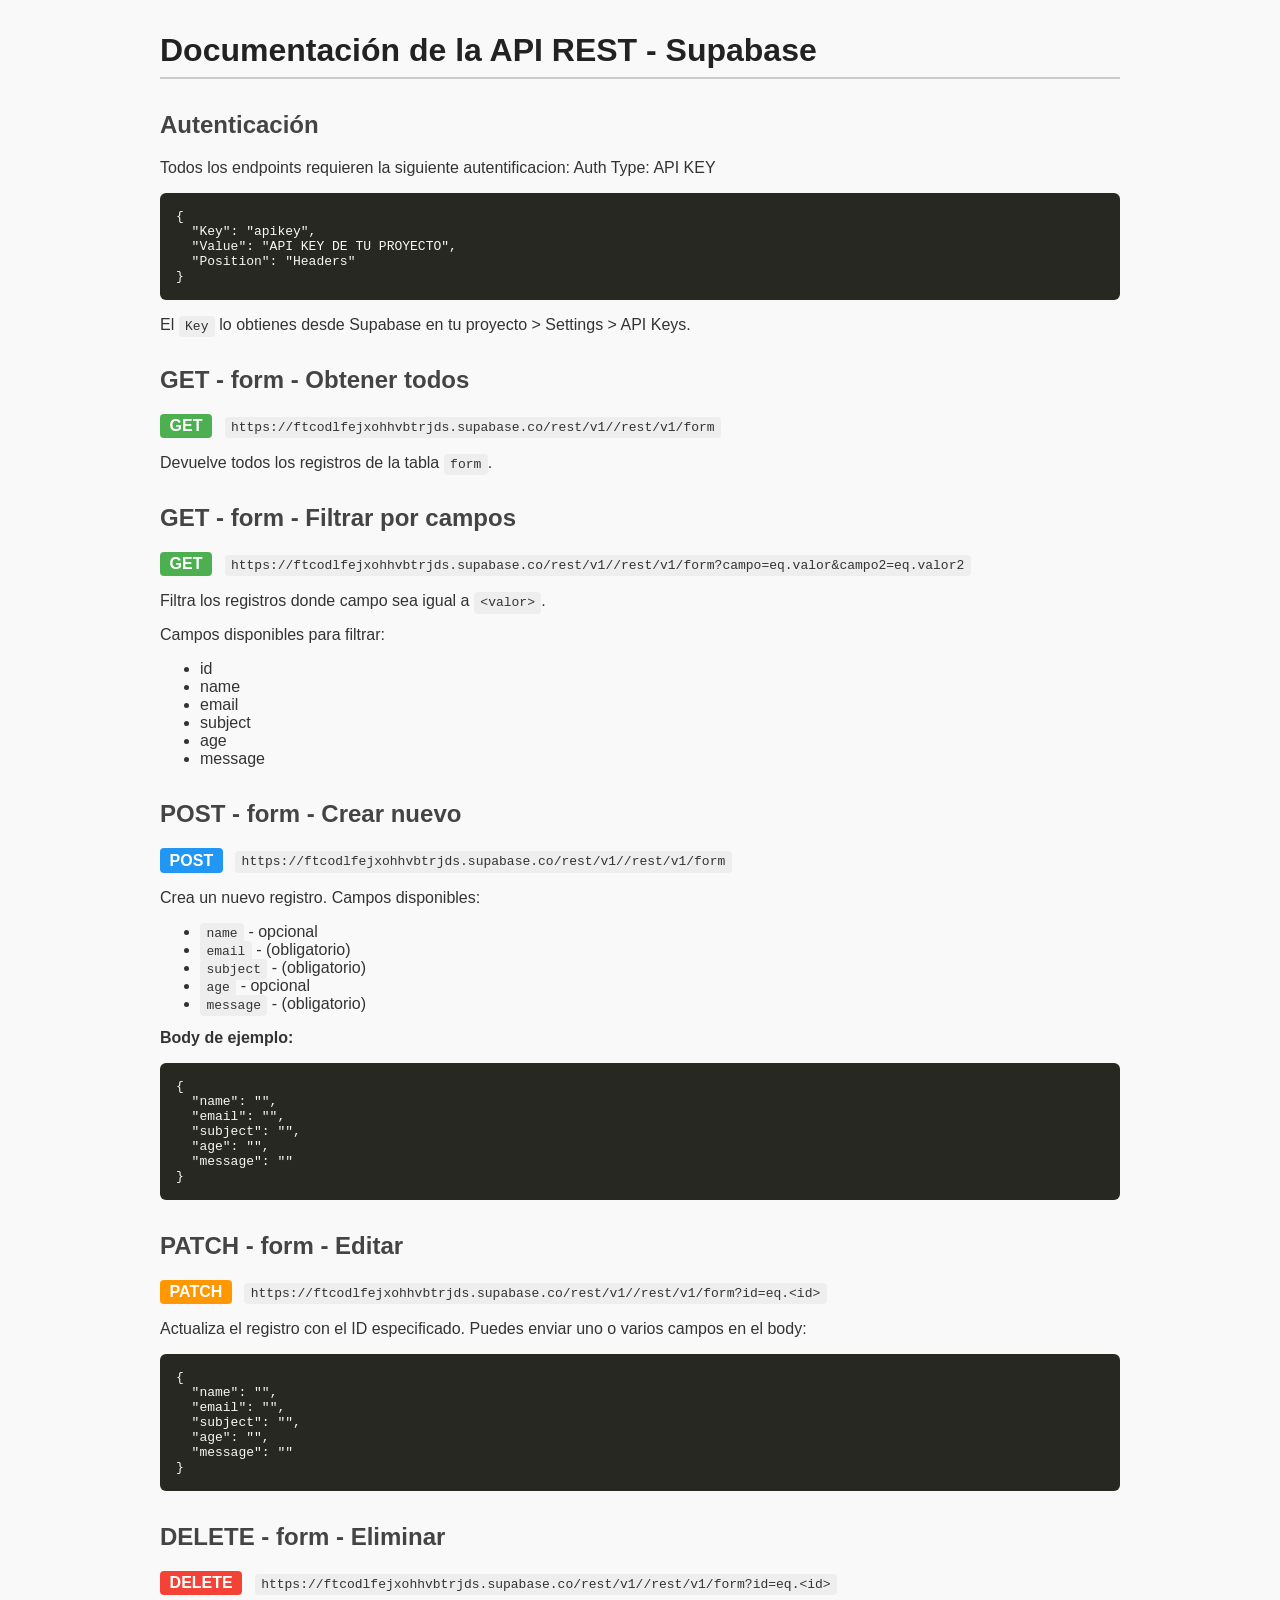
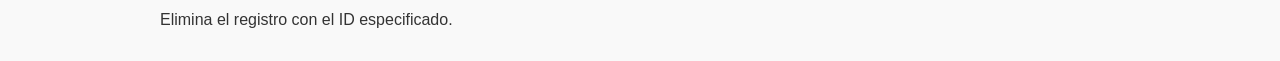
==== apidoc.html @ a23fb4f2 "added apic docs added apic documentation" ====
<!DOCTYPE html>
<!-- saved from url=(0067)https://bootcamp-qa.github.io/ReportGenerator/documentacionapi.html -->
<html lang="es"><head><meta http-equiv="Content-Type" content="text/html; charset=UTF-8">
  
  <title>Documentación API Supabase</title>
  <style>
    body {
      font-family: 'Segoe UI', sans-serif;
      margin: 2rem auto;
      max-width: 960px;
      background: #f9f9f9;
      color: #333;
    }
    h1 { color: #222; border-bottom: 2px solid #ccc; padding-bottom: 0.5rem; }
    h2 { margin-top: 2rem; color: #444; }
    code { background: #eee; padding: 0.2rem 0.4rem; border-radius: 4px; }
    pre {
      background: #272822;
      color: #f8f8f2;
      padding: 1rem;
      border-radius: 6px;
      overflow-x: auto;
    }
    .method {
      display: inline-block;
      font-weight: bold;
      padding: 0.2rem 0.6rem;
      border-radius: 4px;
      margin-right: 0.5rem;
      color: white;
    }
    .GET { background: #4caf50; }
    .POST { background: #2196f3; }
    .PATCH { background: #ff9800; }
    .DELETE { background: #f44336; }

    label {
      display: block;
      margin-top: 1rem;
      font-weight: bold;
    }
    input[type=text] {
      width: 100%;
      padding: 0.5rem;
      font-size: 1rem;
      margin-top: 0.3rem;
      box-sizing: border-box;
    }
    button {
      margin-top: 1.5rem;
      padding: 0.6rem 1rem;
      font-size: 1rem;
      cursor: pointer;
    }
  </style>
</head>
<body>

<h1>Documentación de la API REST - Supabase</h1>

<form id="form" onsubmit="return false;" style="display: none;">
  <label for="tableName">Nombre de la tabla:</label>
  <input type="text" id="tableName" placeholder="clientes" required="">

  <label for="columns">Columnas (separadas por coma, * indica obligatorio):</label>
  <input type="text" id="columns" placeholder="nombre, telefono*, correo*" required="">

  <label for="baseUrl">Base URL:</label>
  <input type="text" id="baseUrl" placeholder="https://proyecto.supabase.co" required="">

  <button onclick="generate()">GENERAR DOCUMENTACION API</button>
</form>

<!-- Aquí pondremos la documentación generada -->
<div id="docs" style="margin-top:2rem;">
        <h2>Autenticación</h2>
    <p>Todos los endpoints requieren la siguiente autentificacion: Auth Type: API KEY</p>
    <pre>{
  "Key": "apikey",
  "Value": "API KEY DE TU PROYECTO",
  "Position": "Headers"
}</pre>
    <p>El <code>Key</code> lo obtienes desde Supabase en tu proyecto &gt; Settings &gt; API Keys.</p>
  
    <h2>GET - form - Obtener todos </h2>
    <p><span class="method GET">GET</span> <code>https://ftcodlfejxohhvbtrjds.supabase.co/rest/v1//rest/v1/form</code></p>
    <p>Devuelve todos los registros de la tabla <code>form</code>.</p>

    <h2>GET - form - Filtrar por campos</h2>
    <p><span class="method GET">GET</span> <code>https://ftcodlfejxohhvbtrjds.supabase.co/rest/v1//rest/v1/form?campo=eq.valor&amp;campo2=eq.valor2</code></p>
    <p>Filtra los registros donde campo sea igual a <code>&lt;valor&gt;</code>.</p>
    <p>Campos disponibles para filtrar:</p>
    <ul>
      <li>id</li><li>name</li><li>email</li><li>subject</li><li>age</li><li>message</li>
    </ul>

    <h2>POST - form - Crear nuevo</h2>
    <p><span class="method POST">POST</span> <code>https://ftcodlfejxohhvbtrjds.supabase.co/rest/v1//rest/v1/form</code></p>
    <p>Crea un nuevo registro. Campos disponibles:</p>
    <ul>
      <li><code>name</code> - opcional</li><li><code>email</code> -  (obligatorio)</li><li><code>subject</code> -  (obligatorio)</li><li><code>age</code> - opcional</li><li><code>message</code> -  (obligatorio)</li>
    </ul>
    <p><strong>Body de ejemplo:</strong></p>
    <pre>{
  "name": "",
  "email": "",
  "subject": "",
  "age": "",
  "message": ""
}</pre>

    <h2>PATCH - form - Editar </h2>
    <p><span class="method PATCH">PATCH</span> <code>https://ftcodlfejxohhvbtrjds.supabase.co/rest/v1//rest/v1/form?id=eq.&lt;id&gt;</code></p>
    <p>Actualiza el registro con el ID especificado. Puedes enviar uno o varios campos en el body:</p>
    <pre>{
  "name": "<nuevo string="">",
  "email": "<nuevo string="">",
  "subject": "<nuevo string="">",
  "age": "<nuevo string="">",
  "message": "<nuevo string="">"
}</nuevo></nuevo></nuevo></nuevo></nuevo></pre>

    <h2>DELETE - form - Eliminar </h2>
    <p><span class="method DELETE">DELETE</span> <code>https://ftcodlfejxohhvbtrjds.supabase.co/rest/v1//rest/v1/form?id=eq.&lt;id&gt;</code></p>
    <p>Elimina el registro con el ID especificado.</p>


  </div>

<script>
function generate() {
  let tableName = document.getElementById('tableName').value.trim() || 'clientes';
  const columnsRaw = document.getElementById('columns').value.trim();
  const baseUrlRaw = document.getElementById('baseUrl').value.trim() || 'https://<TU_PROYECTO>.supabase.co';

  // Procesar columnas
  const colsArr = columnsRaw.split(',').map(c => c.trim()).filter(c => c.length > 0);

  const columns = colsArr.map(col => {
    let required = false;
    let name = col;
    if (col.endsWith('*')) {
      required = true;
      name = col.slice(0, -1).trim();
    }
    return { name, type: "string", required };
  });

  const baseUrl = `${baseUrlRaw}/rest/v1/${tableName}`;

  function generatePostBody() {
    const obj = {};
    columns.forEach(col => {
      if (col.name !== "id") {
        obj[col.name] = "";
      }
    });
    return JSON.stringify(obj, null, 2);
  }

  function generatePatchBody() {
    const obj = {};
    columns.forEach(col => {
      if (col.name !== "id") {
        obj[col.name] = `<nuevo ${col.type}>`;
      }
    });
    return JSON.stringify(obj, null, 2);
  }

  // Construir el HTML para la documentación
  let html = `
        <h2>Autenticación</h2>
    <p>Todos los endpoints requieren la siguiente autentificacion: Auth Type: API KEY</p>
    <pre>{
  "Key": "apikey",
  "Value": "API KEY DE TU PROYECTO",
  "Position": "Headers"
}</pre>
    <p>El <code>Key</code> lo obtienes desde Supabase en tu proyecto &gt; Settings &gt; API Keys.</p>
  
    <h2>GET - ${tableName} - Obtener todos </h2>
    <p><span class="method GET">GET</span> <code>${baseUrl}</code></p>
    <p>Devuelve todos los registros de la tabla <code>${tableName}</code>.</p>

    <h2>GET - ${tableName} - Filtrar por campos</h2>
    <p><span class="method GET">GET</span> <code>${baseUrl}?campo=eq.valor&campo2=eq.valor2</code></p>
    <p>Filtra los registros donde campo sea igual a <code>&lt;valor&gt;</code>.</p>
    <p>Campos disponibles para filtrar:</p>
    <ul>
      ${columns.map(col => `<li>${col.name}</li>`).join('')}
    </ul>

    <h2>POST - ${tableName} - Crear nuevo</h2>
    <p><span class="method POST">POST</span> <code>${baseUrl}</code></p>
    <p>Crea un nuevo registro. Campos disponibles:</p>
    <ul>
      ${columns.filter(c => c.name !== 'id').map(col => `<li><code>${col.name}</code> - ${col.required ? " (obligatorio)" : "opcional"}</li>`).join('')}
    </ul>
    <p><strong>Body de ejemplo:</strong></p>
    <pre>${generatePostBody()}</pre>

    <h2>PATCH - ${tableName} - Editar </h2>
    <p><span class="method PATCH">PATCH</span> <code>${baseUrl}?id=eq.&lt;id&gt;</code></p>
    <p>Actualiza el registro con el ID especificado. Puedes enviar uno o varios campos en el body:</p>
    <pre>${generatePatchBody()}</pre>

    <h2>DELETE - ${tableName} - Eliminar </h2>
    <p><span class="method DELETE">DELETE</span> <code>${baseUrl}?id=eq.&lt;id&gt;</code></p>
    <p>Elimina el registro con el ID especificado.</p>


  `;

  document.getElementById('docs').innerHTML = html;
   document.getElementById('form').style.display = 'none';
  
}


</script>




</body></html>
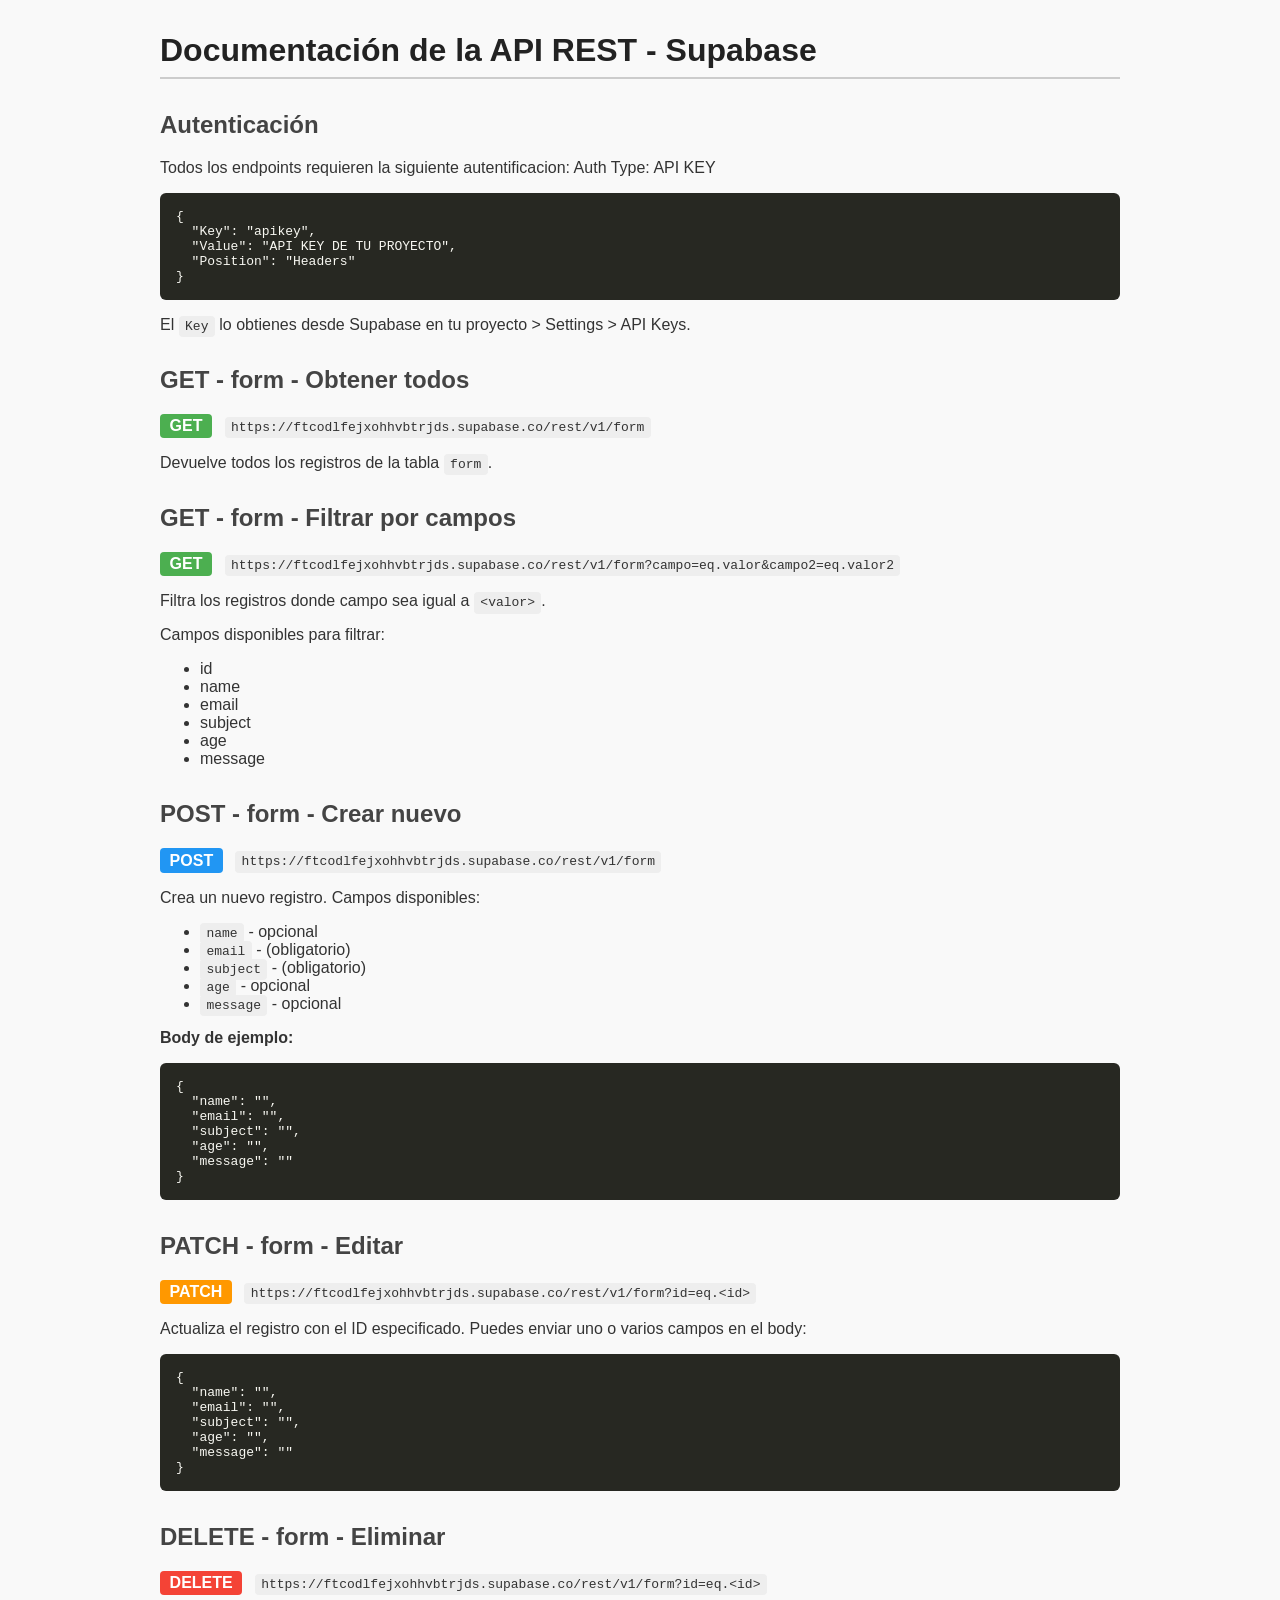
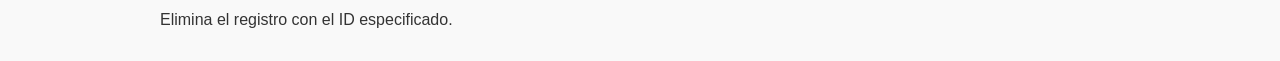
==== commit 9e3ddd83: "update apidoc" ====
--- a/apidoc.html
+++ b/apidoc.html
@@ -83,11 +83,11 @@
     <p>El <code>Key</code> lo obtienes desde Supabase en tu proyecto &gt; Settings &gt; API Keys.</p>
   
     <h2>GET - form - Obtener todos </h2>
-    <p><span class="method GET">GET</span> <code>https://ftcodlfejxohhvbtrjds.supabase.co/rest/v1//rest/v1/form</code></p>
+    <p><span class="method GET">GET</span> <code>https://ftcodlfejxohhvbtrjds.supabase.co/rest/v1/form</code></p>
     <p>Devuelve todos los registros de la tabla <code>form</code>.</p>
 
     <h2>GET - form - Filtrar por campos</h2>
-    <p><span class="method GET">GET</span> <code>https://ftcodlfejxohhvbtrjds.supabase.co/rest/v1//rest/v1/form?campo=eq.valor&amp;campo2=eq.valor2</code></p>
+    <p><span class="method GET">GET</span> <code>https://ftcodlfejxohhvbtrjds.supabase.co/rest/v1/form?campo=eq.valor&amp;campo2=eq.valor2</code></p>
     <p>Filtra los registros donde campo sea igual a <code>&lt;valor&gt;</code>.</p>
     <p>Campos disponibles para filtrar:</p>
     <ul>
@@ -95,10 +95,10 @@
     </ul>
 
     <h2>POST - form - Crear nuevo</h2>
-    <p><span class="method POST">POST</span> <code>https://ftcodlfejxohhvbtrjds.supabase.co/rest/v1//rest/v1/form</code></p>
+    <p><span class="method POST">POST</span> <code>https://ftcodlfejxohhvbtrjds.supabase.co/rest/v1/form</code></p>
     <p>Crea un nuevo registro. Campos disponibles:</p>
     <ul>
-      <li><code>name</code> - opcional</li><li><code>email</code> -  (obligatorio)</li><li><code>subject</code> -  (obligatorio)</li><li><code>age</code> - opcional</li><li><code>message</code> -  (obligatorio)</li>
+      <li><code>name</code> - opcional</li><li><code>email</code> -  (obligatorio)</li><li><code>subject</code> -  (obligatorio)</li><li><code>age</code> - opcional</li><li><code>message</code> - opcional</li>
     </ul>
     <p><strong>Body de ejemplo:</strong></p>
     <pre>{
@@ -110,7 +110,7 @@
 }</pre>
 
     <h2>PATCH - form - Editar </h2>
-    <p><span class="method PATCH">PATCH</span> <code>https://ftcodlfejxohhvbtrjds.supabase.co/rest/v1//rest/v1/form?id=eq.&lt;id&gt;</code></p>
+    <p><span class="method PATCH">PATCH</span> <code>https://ftcodlfejxohhvbtrjds.supabase.co/rest/v1/form?id=eq.&lt;id&gt;</code></p>
     <p>Actualiza el registro con el ID especificado. Puedes enviar uno o varios campos en el body:</p>
     <pre>{
   "name": "<nuevo string="">",
@@ -121,7 +121,7 @@
 }</nuevo></nuevo></nuevo></nuevo></nuevo></pre>
 
     <h2>DELETE - form - Eliminar </h2>
-    <p><span class="method DELETE">DELETE</span> <code>https://ftcodlfejxohhvbtrjds.supabase.co/rest/v1//rest/v1/form?id=eq.&lt;id&gt;</code></p>
+    <p><span class="method DELETE">DELETE</span> <code>https://ftcodlfejxohhvbtrjds.supabase.co/rest/v1/form?id=eq.&lt;id&gt;</code></p>
     <p>Elimina el registro con el ID especificado.</p>
 
 
